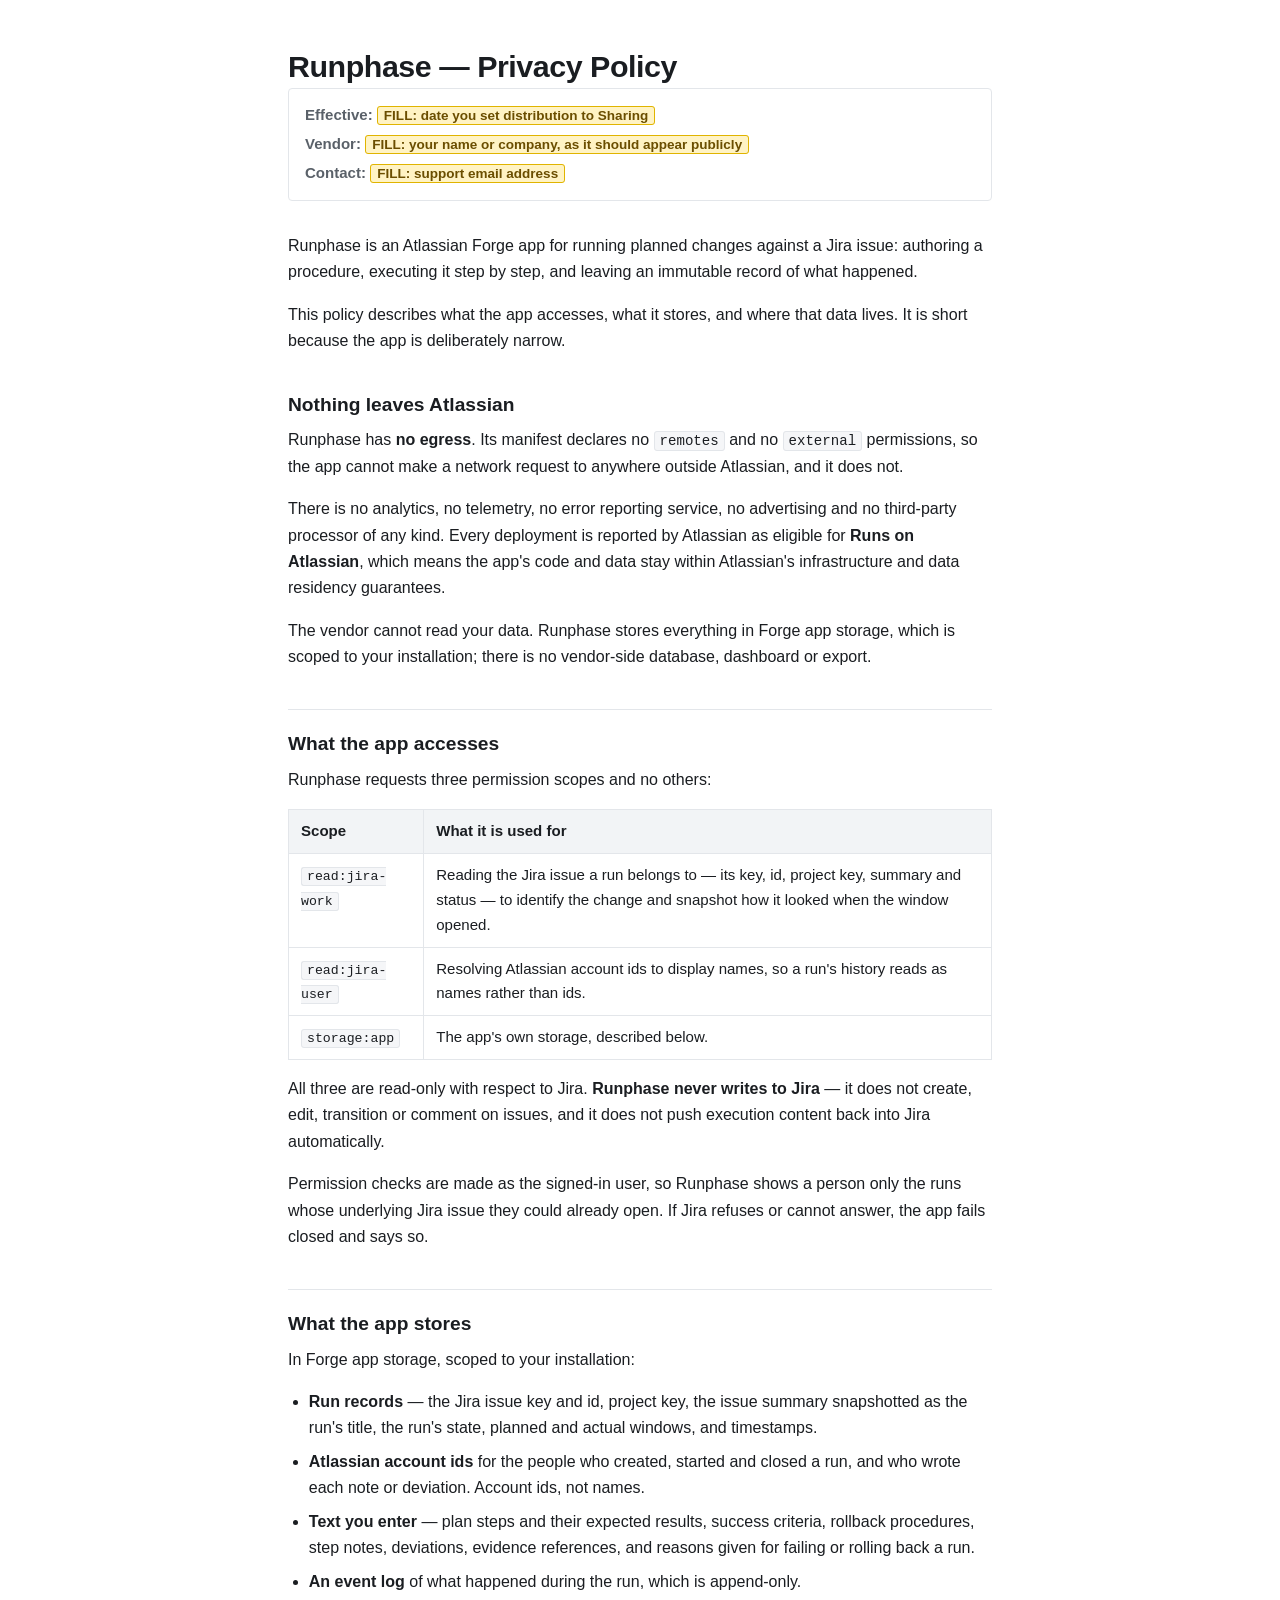
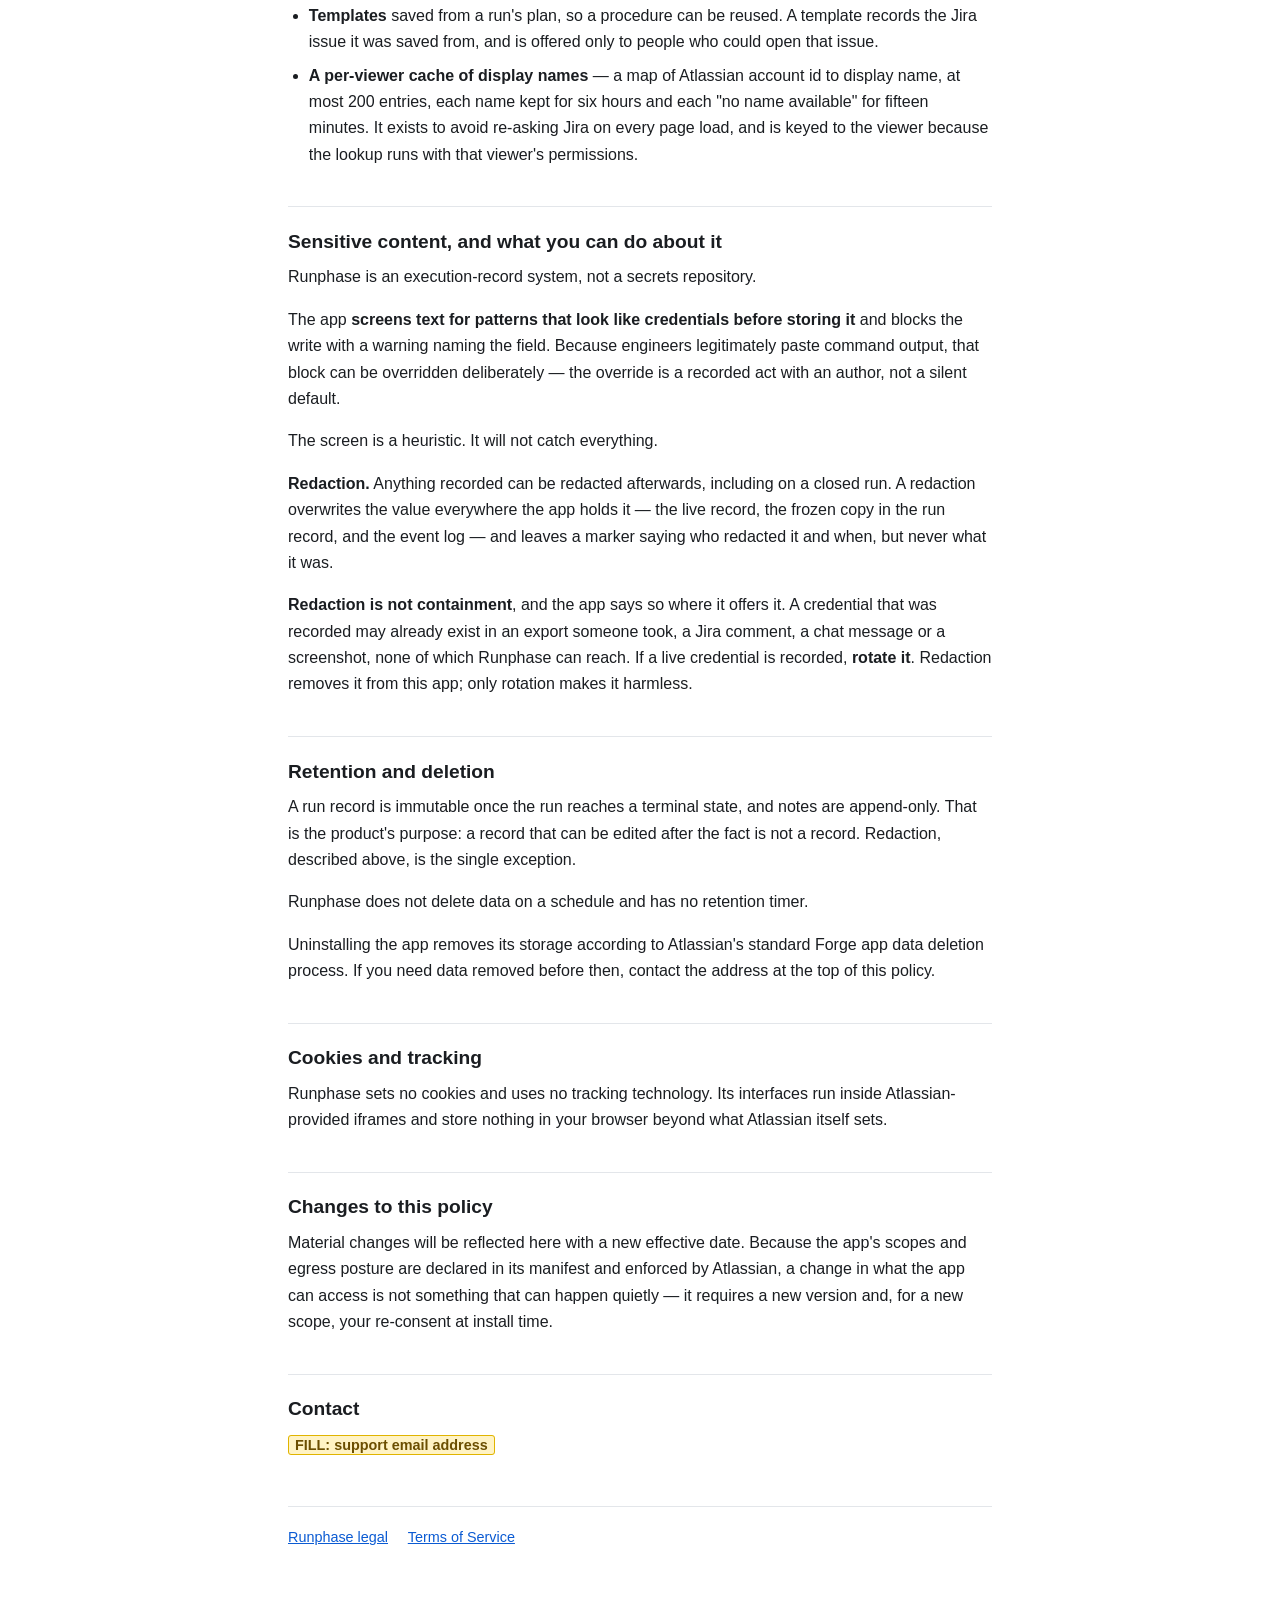
==== privacy-policy.html @ 610cbc5f "Policy pages for Runphase Privacy policy and terms of service as plain static HTML, for GitHub Pages" ====
<!doctype html>
<html lang="en">
<head>
<meta charset="utf-8">
<meta name="viewport" content="width=device-width, initial-scale=1">
<title>Runphase — Privacy Policy</title>
<link rel="stylesheet" href="style.css">
</head>
<body>
<main>

<h1>Runphase — Privacy Policy</h1>

<div class="meta">
  <div><strong>Effective:</strong> <span class="fill">FILL: date you set distribution to Sharing</span></div>
  <div><strong>Vendor:</strong> <span class="fill">FILL: your name or company, as it should appear publicly</span></div>
  <div><strong>Contact:</strong> <span class="fill">FILL: support email address</span></div>
</div>

<p>Runphase is an Atlassian Forge app for running planned changes against a Jira
issue: authoring a procedure, executing it step by step, and leaving an
immutable record of what happened.</p>

<p>This policy describes what the app accesses, what it stores, and where that
data lives. It is short because the app is deliberately narrow.</p>

<h2>Nothing leaves Atlassian</h2>

<p>Runphase has <strong>no egress</strong>. Its manifest declares no
<code>remotes</code> and no <code>external</code> permissions, so the app cannot
make a network request to anywhere outside Atlassian, and it does not.</p>

<p>There is no analytics, no telemetry, no error reporting service, no
advertising and no third-party processor of any kind. Every deployment is
reported by Atlassian as eligible for <strong>Runs on Atlassian</strong>, which
means the app's code and data stay within Atlassian's infrastructure and data
residency guarantees.</p>

<p>The vendor cannot read your data. Runphase stores everything in Forge app
storage, which is scoped to your installation; there is no vendor-side database,
dashboard or export.</p>

<h2>What the app accesses</h2>

<p>Runphase requests three permission scopes and no others:</p>

<table>
  <thead>
    <tr><th>Scope</th><th>What it is used for</th></tr>
  </thead>
  <tbody>
    <tr>
      <td><code>read:jira-work</code></td>
      <td>Reading the Jira issue a run belongs to — its key, id, project key,
      summary and status — to identify the change and snapshot how it looked
      when the window opened.</td>
    </tr>
    <tr>
      <td><code>read:jira-user</code></td>
      <td>Resolving Atlassian account ids to display names, so a run's history
      reads as names rather than ids.</td>
    </tr>
    <tr>
      <td><code>storage:app</code></td>
      <td>The app's own storage, described below.</td>
    </tr>
  </tbody>
</table>

<p>All three are read-only with respect to Jira. <strong>Runphase never writes
to Jira</strong> — it does not create, edit, transition or comment on issues,
and it does not push execution content back into Jira automatically.</p>

<p>Permission checks are made as the signed-in user, so Runphase shows a person
only the runs whose underlying Jira issue they could already open. If Jira
refuses or cannot answer, the app fails closed and says so.</p>

<h2>What the app stores</h2>

<p>In Forge app storage, scoped to your installation:</p>

<ul>
  <li><strong>Run records</strong> — the Jira issue key and id, project key, the
  issue summary snapshotted as the run's title, the run's state, planned and
  actual windows, and timestamps.</li>
  <li><strong>Atlassian account ids</strong> for the people who created, started
  and closed a run, and who wrote each note or deviation. Account ids, not
  names.</li>
  <li><strong>Text you enter</strong> — plan steps and their expected results,
  success criteria, rollback procedures, step notes, deviations, evidence
  references, and reasons given for failing or rolling back a run.</li>
  <li><strong>An event log</strong> of what happened during the run, which is
  append-only.</li>
  <li><strong>Templates</strong> saved from a run's plan, so a procedure can be
  reused. A template records the Jira issue it was saved from, and is offered
  only to people who could open that issue.</li>
  <li><strong>A per-viewer cache of display names</strong> — a map of Atlassian
  account id to display name, at most 200 entries, each name kept for six hours
  and each "no name available" for fifteen minutes. It exists to avoid
  re-asking Jira on every page load, and is keyed to the viewer because the
  lookup runs with that viewer's permissions.</li>
</ul>

<h2>Sensitive content, and what you can do about it</h2>

<p>Runphase is an execution-record system, not a secrets repository.</p>

<p>The app <strong>screens text for patterns that look like credentials before
storing it</strong> and blocks the write with a warning naming the field.
Because engineers legitimately paste command output, that block can be
overridden deliberately — the override is a recorded act with an author, not a
silent default.</p>

<p>The screen is a heuristic. It will not catch everything.</p>

<p><strong>Redaction.</strong> Anything recorded can be redacted afterwards,
including on a closed run. A redaction overwrites the value everywhere the app
holds it — the live record, the frozen copy in the run record, and the event log
— and leaves a marker saying who redacted it and when, but never what it
was.</p>

<p><strong>Redaction is not containment</strong>, and the app says so where it
offers it. A credential that was recorded may already exist in an export someone
took, a Jira comment, a chat message or a screenshot, none of which Runphase can
reach. If a live credential is recorded, <strong>rotate it</strong>. Redaction
removes it from this app; only rotation makes it harmless.</p>

<h2>Retention and deletion</h2>

<p>A run record is immutable once the run reaches a terminal state, and notes
are append-only. That is the product's purpose: a record that can be edited
after the fact is not a record. Redaction, described above, is the single
exception.</p>

<p>Runphase does not delete data on a schedule and has no retention timer.</p>

<p>Uninstalling the app removes its storage according to Atlassian's standard
Forge app data deletion process. If you need data removed before then, contact
the address at the top of this policy.</p>

<h2>Cookies and tracking</h2>

<p>Runphase sets no cookies and uses no tracking technology. Its interfaces run
inside Atlassian-provided iframes and store nothing in your browser beyond what
Atlassian itself sets.</p>

<h2>Changes to this policy</h2>

<p>Material changes will be reflected here with a new effective date. Because
the app's scopes and egress posture are declared in its manifest and enforced by
Atlassian, a change in what the app can access is not something that can happen
quietly — it requires a new version and, for a new scope, your re-consent at
install time.</p>

<h2>Contact</h2>

<p><span class="fill">FILL: support email address</span></p>

<footer>
  <a href="index.html">Runphase legal</a>
  <a href="terms-of-service.html">Terms of Service</a>
</footer>

</main>
</body>
</html>
---- style.css ----
:root {
  color-scheme: light dark;
  --bg: #ffffff;
  --text: #1a1d21;
  --text-sub: #5a6169;
  --rule: #e3e6ea;
  --rule-2: #c9ced4;
  --link: #0b5bd3;
  --fill-bg: #fff3c4;
  --fill-text: #6b4e00;
  --fill-rule: #e0b400;
}

@media (prefers-color-scheme: dark) {
  :root:not([data-theme='light']) {
    --bg: #15181c;
    --text: #e6e8eb;
    --text-sub: #9aa2ab;
    --rule: #2a2f36;
    --rule-2: #3c434c;
    --link: #79aaff;
    --fill-bg: #3d3005;
    --fill-text: #f0d37a;
    --fill-rule: #8a6d00;
  }
}

:root[data-theme='dark'] {
  --bg: #15181c;
  --text: #e6e8eb;
  --text-sub: #9aa2ab;
  --rule: #2a2f36;
  --rule-2: #3c434c;
  --link: #79aaff;
  --fill-bg: #3d3005;
  --fill-text: #f0d37a;
  --fill-rule: #8a6d00;
}

* {
  box-sizing: border-box;
}

body {
  margin: 0;
  padding: 48px 16px 96px;
  background: var(--bg);
  color: var(--text);
  font: 16px/1.65 -apple-system, BlinkMacSystemFont, 'Segoe UI', Roboto, Helvetica, Arial, sans-serif;
  -webkit-text-size-adjust: 100%;
}

main {
  max-width: 44rem;
  margin: 0 auto;
}

h1 {
  margin: 0 0 4px;
  font-size: 1.9rem;
  line-height: 1.2;
  letter-spacing: -0.015em;
}

h2 {
  margin: 2.4rem 0 0.6rem;
  padding-top: 1.4rem;
  border-top: 1px solid var(--rule);
  font-size: 1.2rem;
  line-height: 1.3;
}

h2:first-of-type {
  border-top: none;
  padding-top: 0;
}

p,
ul,
table {
  margin: 0 0 1rem;
}

ul {
  padding-left: 1.3rem;
}

li {
  margin-bottom: 0.45rem;
}

a {
  color: var(--link);
}

strong {
  font-weight: 600;
}

table {
  width: 100%;
  border-collapse: collapse;
  font-size: 0.94rem;
  display: block;
  overflow-x: auto;
}

th,
td {
  padding: 9px 12px;
  border: 1px solid var(--rule);
  text-align: left;
  vertical-align: top;
}

th {
  background: color-mix(in srgb, var(--rule) 45%, transparent);
  font-weight: 600;
}

code {
  padding: 1px 5px;
  border: 1px solid var(--rule);
  border-radius: 3px;
  background: color-mix(in srgb, var(--rule) 35%, transparent);
  font-family: ui-monospace, SFMono-Regular, Menlo, Consolas, monospace;
  font-size: 0.88em;
}

.meta {
  margin: 0 0 2rem;
  padding: 14px 16px;
  border: 1px solid var(--rule);
  border-radius: 4px;
  color: var(--text-sub);
  font-size: 0.94rem;
}

.meta div + div {
  margin-top: 4px;
}

/* Deliberately loud: an unfilled placeholder must be impossible to publish by
   accident. Delete the span and leave the value. */
.fill {
  padding: 1px 6px;
  border: 1px solid var(--fill-rule);
  border-radius: 3px;
  background: var(--fill-bg);
  color: var(--fill-text);
  font-weight: 600;
  font-size: 0.9em;
}

footer {
  margin-top: 3rem;
  padding-top: 1.2rem;
  border-top: 1px solid var(--rule);
  color: var(--text-sub);
  font-size: 0.9rem;
}

footer a {
  margin-right: 1rem;
}

.index-list {
  list-style: none;
  padding: 0;
}

.index-list li {
  margin-bottom: 1.1rem;
}

.index-list a {
  font-size: 1.05rem;
  font-weight: 600;
}

.index-list span {
  display: block;
  color: var(--text-sub);
  font-size: 0.94rem;
}
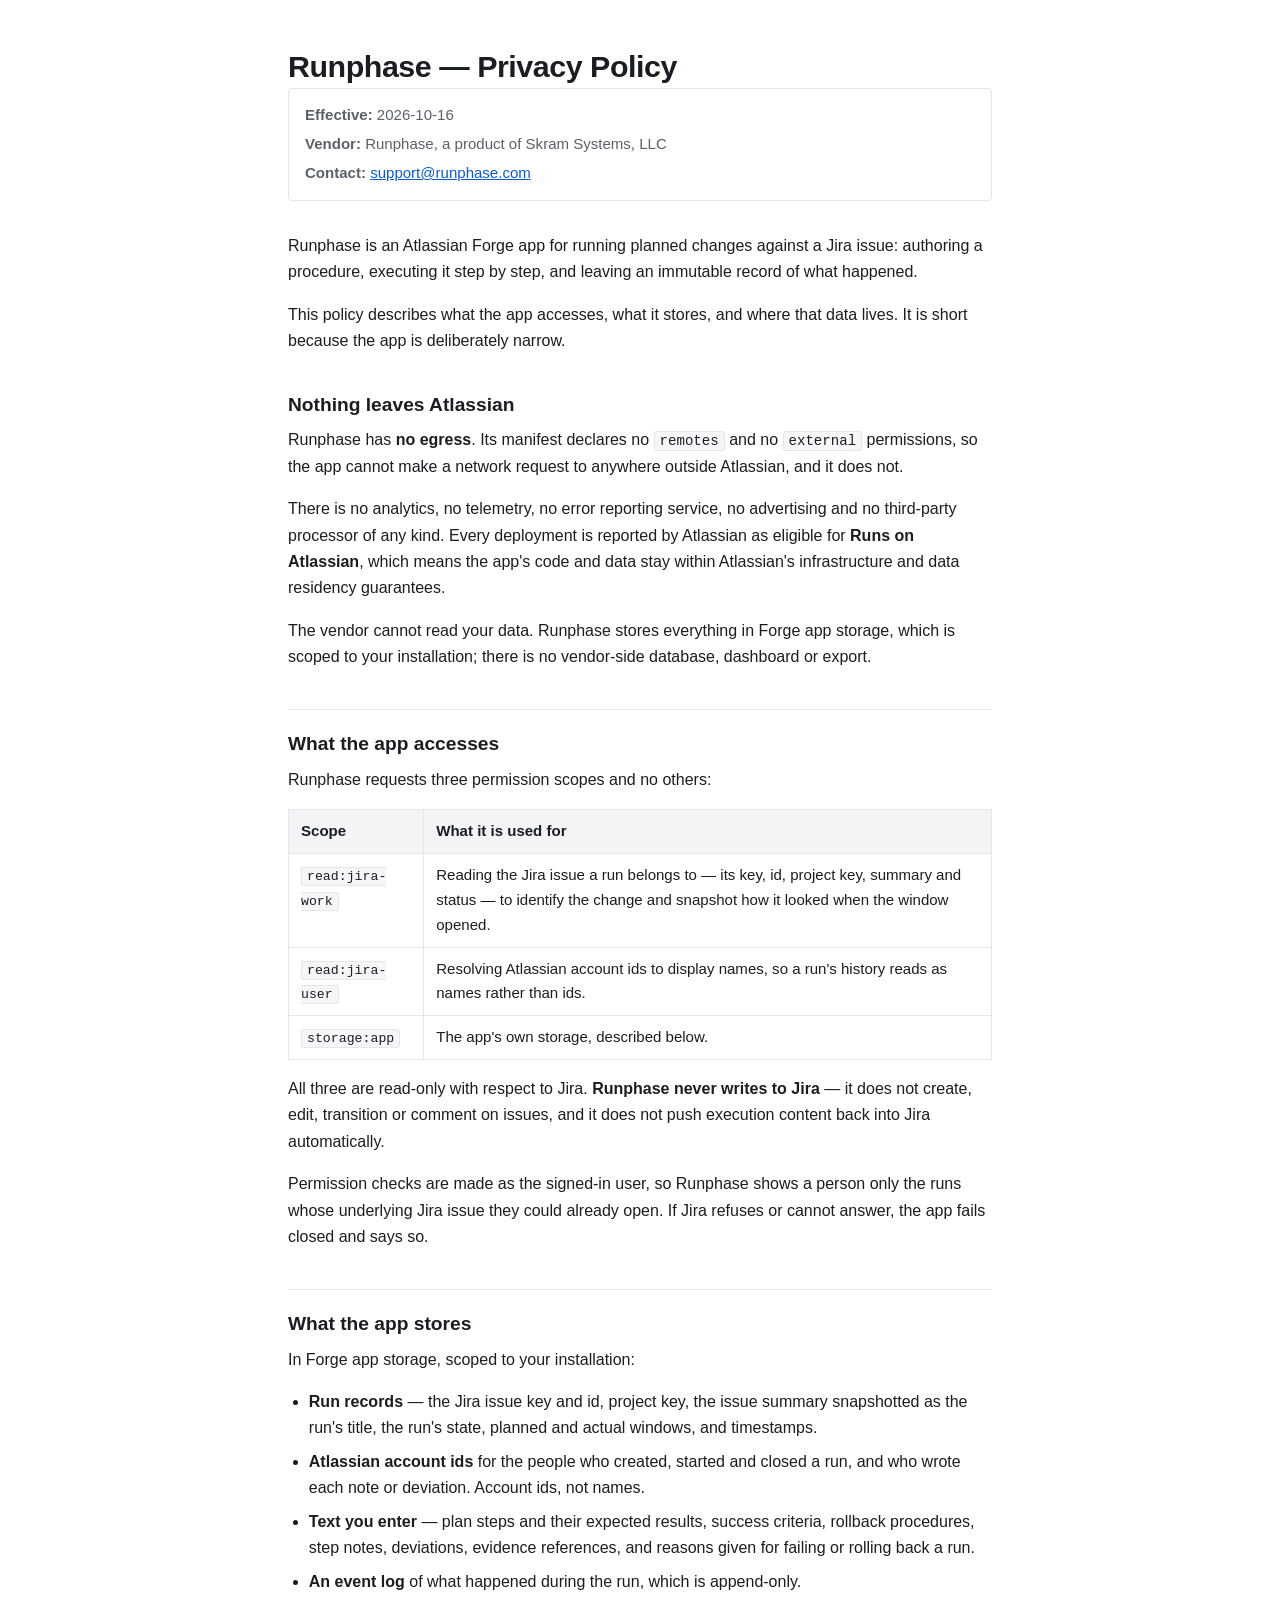
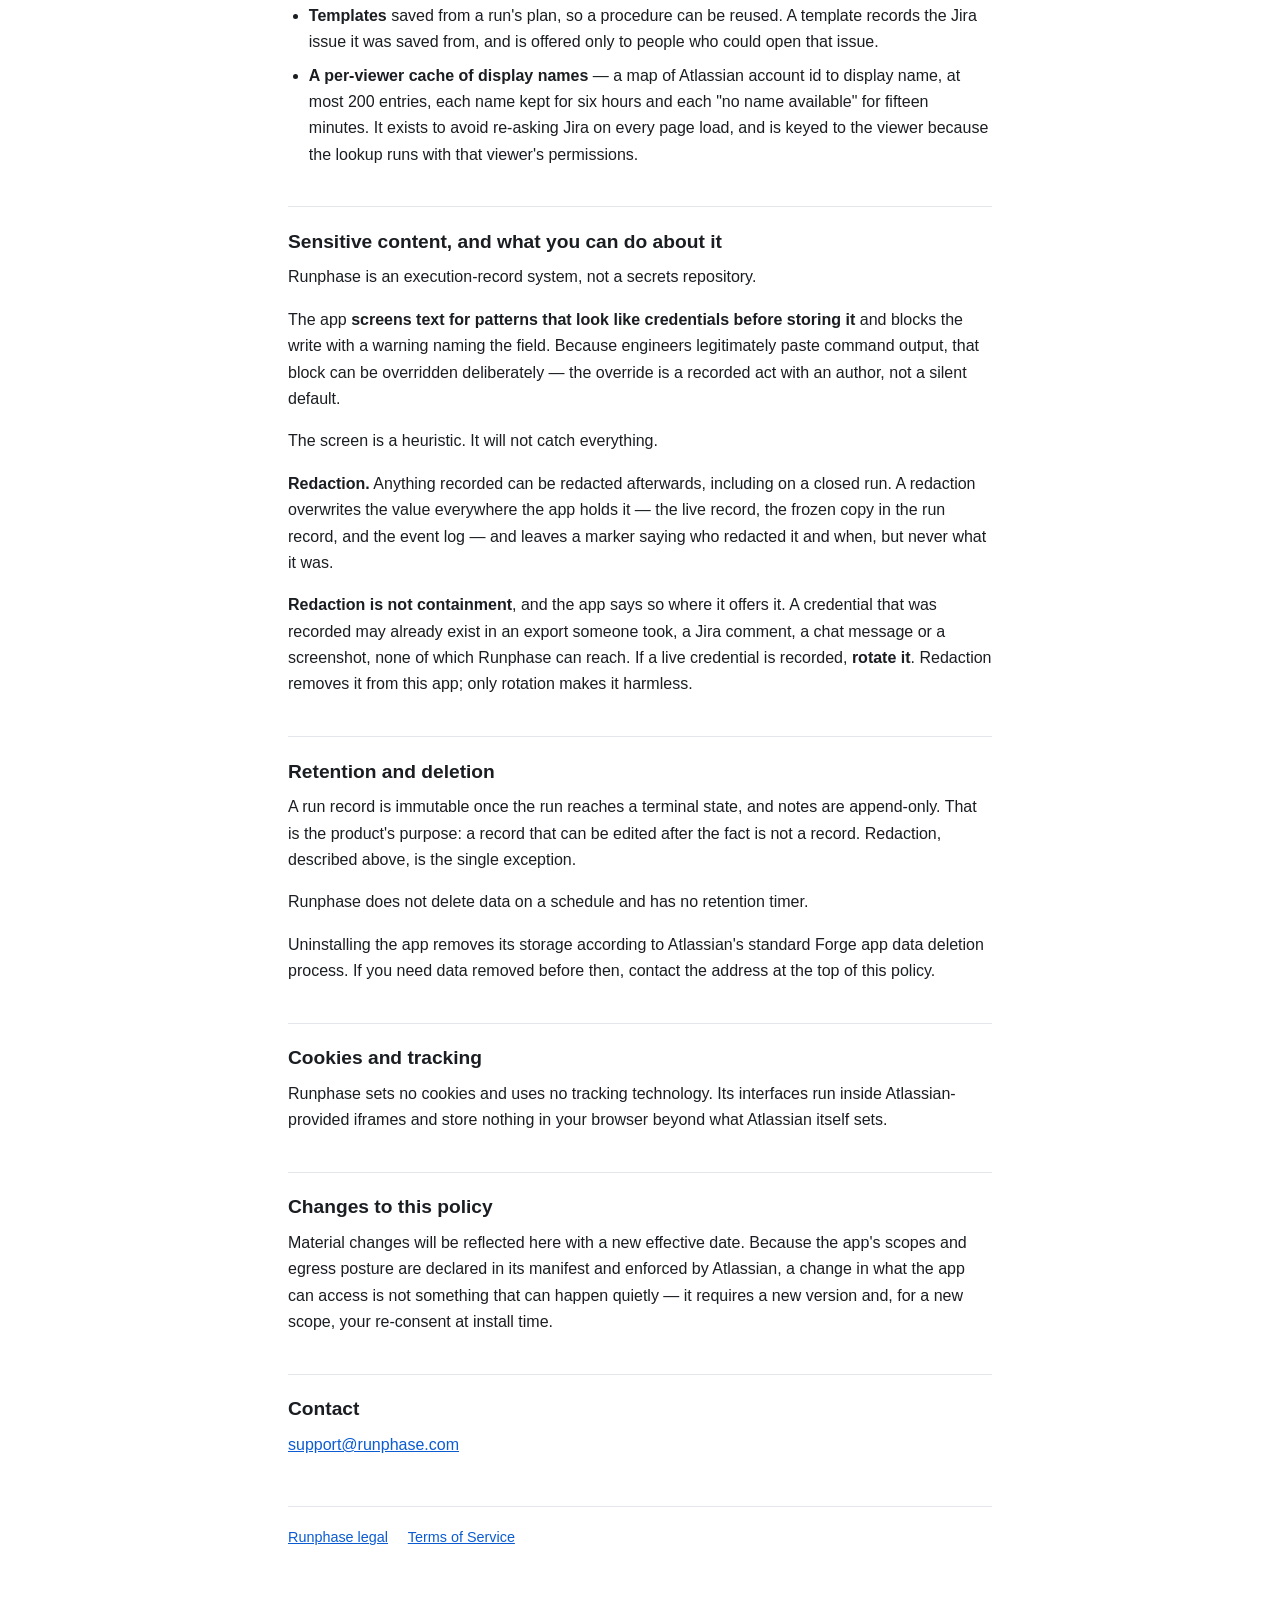
==== commit ab11a12d: "Fill the policy pages: vendor, contact, date, governing law All eleven placeholders are gone; `grep " ====
--- a/privacy-policy.html
+++ b/privacy-policy.html
@@ -12,9 +12,9 @@
 <h1>Runphase — Privacy Policy</h1>
 
 <div class="meta">
-  <div><strong>Effective:</strong> <span class="fill">FILL: date you set distribution to Sharing</span></div>
-  <div><strong>Vendor:</strong> <span class="fill">FILL: your name or company, as it should appear publicly</span></div>
-  <div><strong>Contact:</strong> <span class="fill">FILL: support email address</span></div>
+  <div><strong>Effective:</strong> 2026-10-16</div>
+  <div><strong>Vendor:</strong> Runphase, a product of Skram Systems, LLC</div>
+  <div><strong>Contact:</strong> <a href="mailto:support@runphase.com">support@runphase.com</a></div>
 </div>
 
 <p>Runphase is an Atlassian Forge app for running planned changes against a Jira
@@ -154,7 +154,7 @@
 
 <h2>Contact</h2>
 
-<p><span class="fill">FILL: support email address</span></p>
+<p><a href="mailto:support@runphase.com">support@runphase.com</a></p>
 
 <footer>
   <a href="index.html">Runphase legal</a>
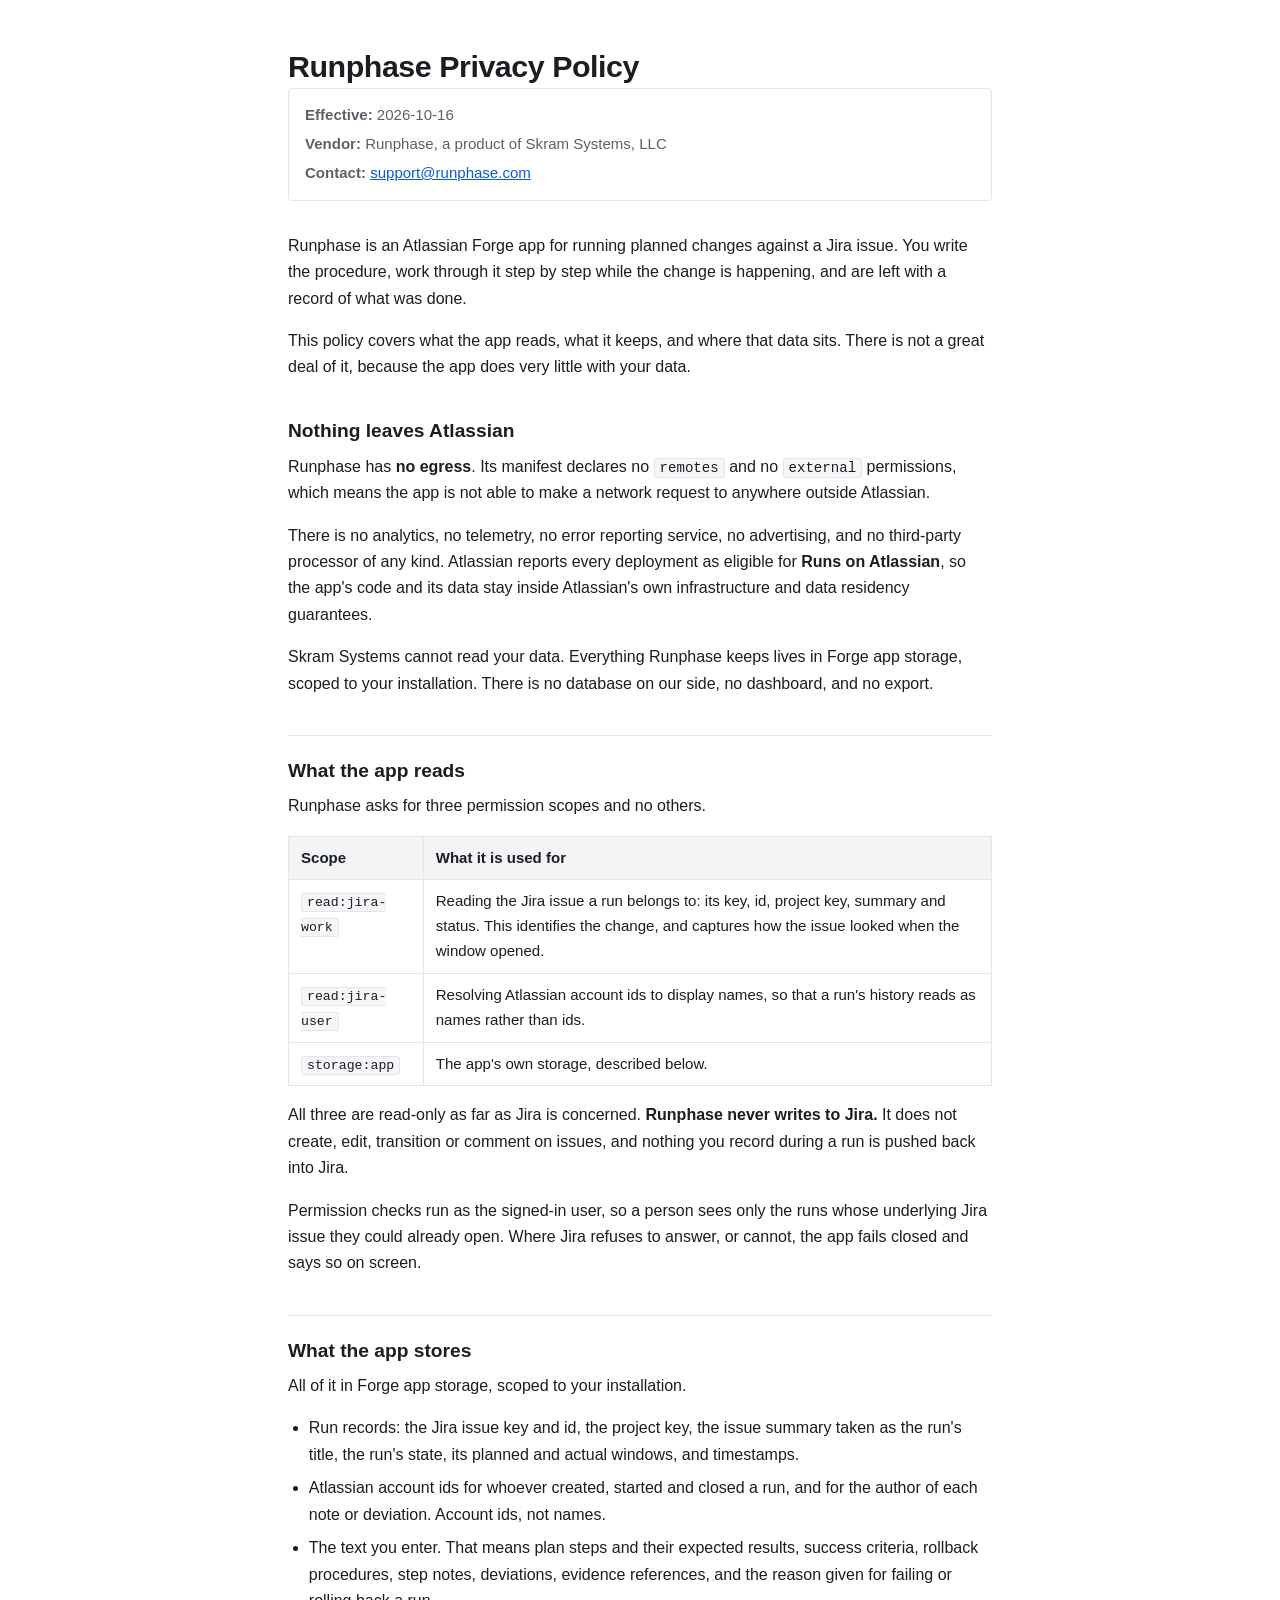
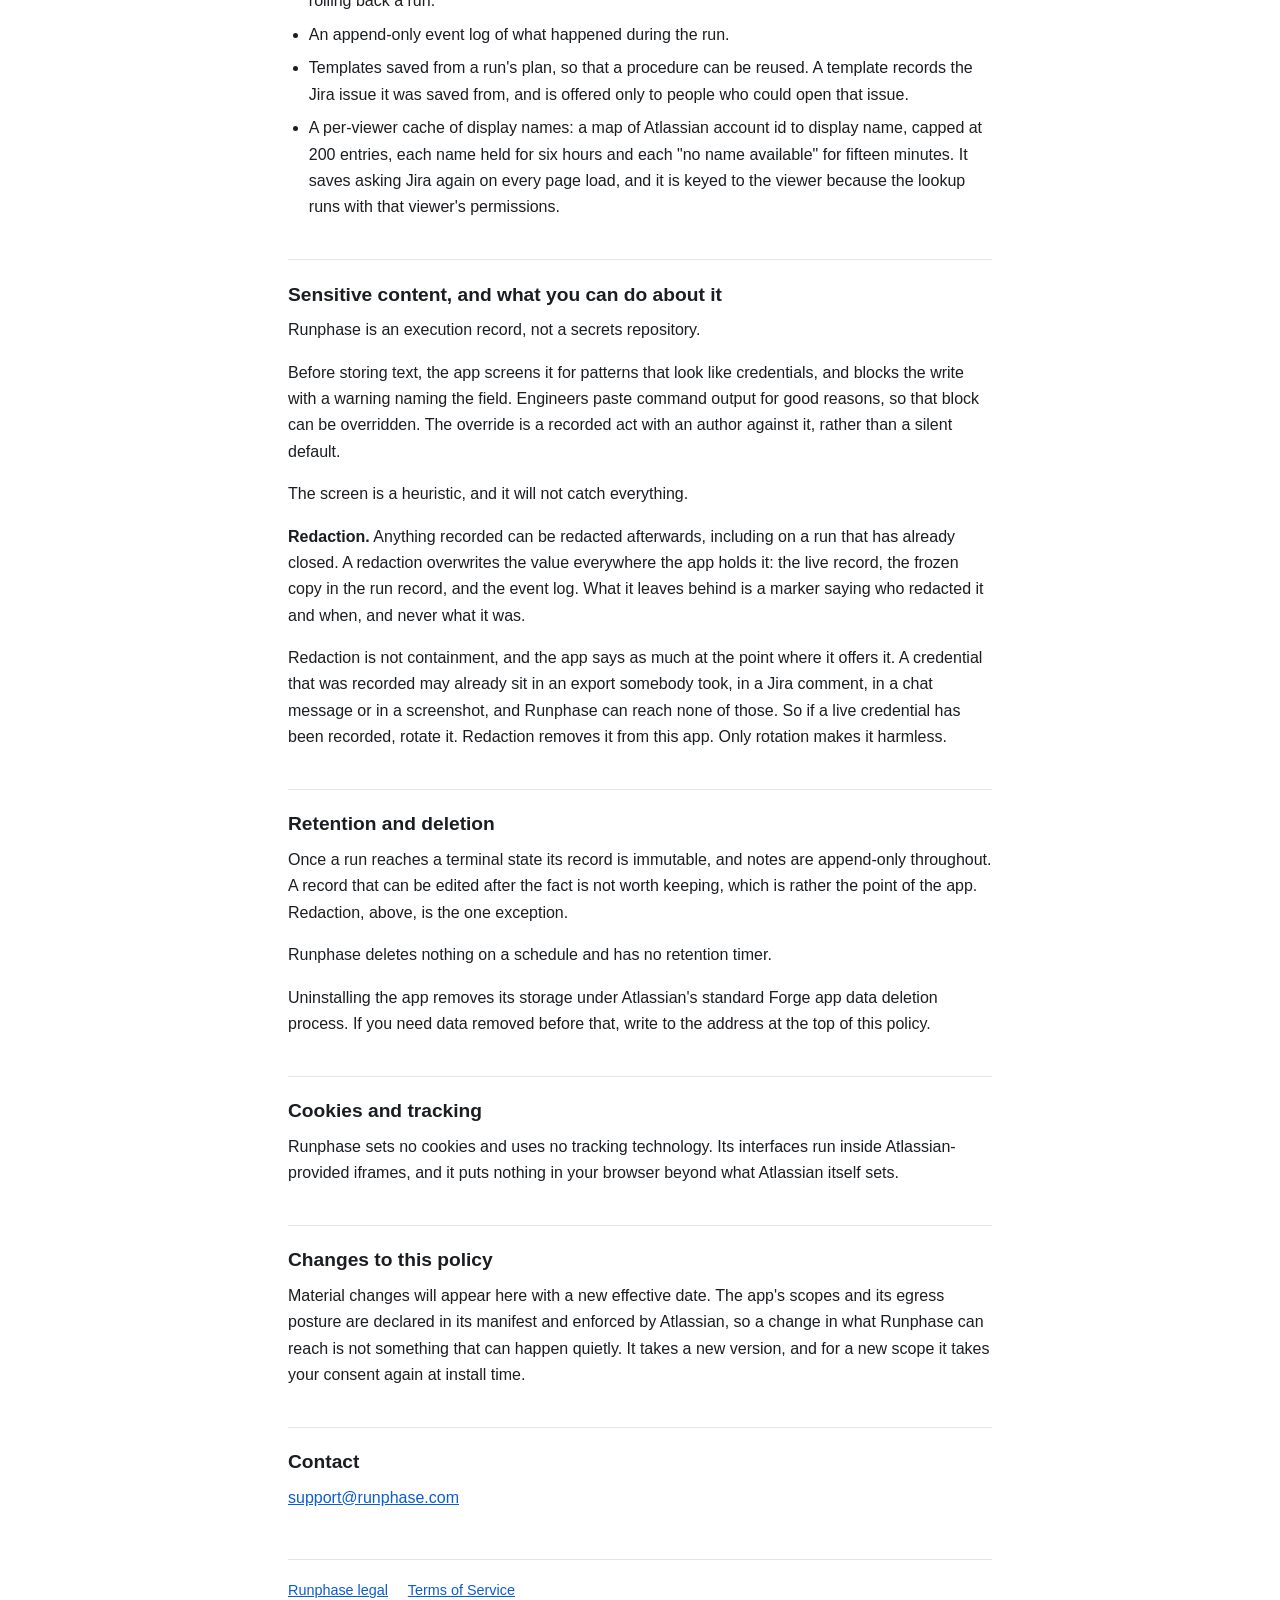
==== commit e932636b: "Rewrite the policy prose so it reads like a person wrote it Eighteen spaced em dashes across the thr" ====
--- a/privacy-policy.html
+++ b/privacy-policy.html
@@ -3,13 +3,13 @@
 <head>
 <meta charset="utf-8">
 <meta name="viewport" content="width=device-width, initial-scale=1">
-<title>Runphase — Privacy Policy</title>
+<title>Runphase Privacy Policy</title>
 <link rel="stylesheet" href="style.css">
 </head>
 <body>
 <main>
 
-<h1>Runphase — Privacy Policy</h1>
+<h1>Runphase Privacy Policy</h1>
 
 <div class="meta">
   <div><strong>Effective:</strong> 2026-10-16</div>
@@ -18,31 +18,32 @@
 </div>
 
 <p>Runphase is an Atlassian Forge app for running planned changes against a Jira
-issue: authoring a procedure, executing it step by step, and leaving an
-immutable record of what happened.</p>
+issue. You write the procedure, work through it step by step while the change is
+happening, and are left with a record of what was done.</p>
 
-<p>This policy describes what the app accesses, what it stores, and where that
-data lives. It is short because the app is deliberately narrow.</p>
+<p>This policy covers what the app reads, what it keeps, and where that data
+sits. There is not a great deal of it, because the app does very little with
+your data.</p>
 
 <h2>Nothing leaves Atlassian</h2>
 
 <p>Runphase has <strong>no egress</strong>. Its manifest declares no
-<code>remotes</code> and no <code>external</code> permissions, so the app cannot
-make a network request to anywhere outside Atlassian, and it does not.</p>
+<code>remotes</code> and no <code>external</code> permissions, which means the
+app is not able to make a network request to anywhere outside Atlassian.</p>
 
 <p>There is no analytics, no telemetry, no error reporting service, no
-advertising and no third-party processor of any kind. Every deployment is
-reported by Atlassian as eligible for <strong>Runs on Atlassian</strong>, which
-means the app's code and data stay within Atlassian's infrastructure and data
-residency guarantees.</p>
+advertising, and no third-party processor of any kind. Atlassian reports every
+deployment as eligible for <strong>Runs on Atlassian</strong>, so the app's code
+and its data stay inside Atlassian's own infrastructure and data residency
+guarantees.</p>
 
-<p>The vendor cannot read your data. Runphase stores everything in Forge app
-storage, which is scoped to your installation; there is no vendor-side database,
-dashboard or export.</p>
+<p>Skram Systems cannot read your data. Everything Runphase keeps lives in Forge
+app storage, scoped to your installation. There is no database on our side, no
+dashboard, and no export.</p>
 
-<h2>What the app accesses</h2>
+<h2>What the app reads</h2>
 
-<p>Runphase requests three permission scopes and no others:</p>
+<p>Runphase asks for three permission scopes and no others.</p>
 
 <table>
   <thead>
@@ -51,14 +52,14 @@
   <tbody>
     <tr>
       <td><code>read:jira-work</code></td>
-      <td>Reading the Jira issue a run belongs to — its key, id, project key,
-      summary and status — to identify the change and snapshot how it looked
-      when the window opened.</td>
+      <td>Reading the Jira issue a run belongs to: its key, id, project key,
+      summary and status. This identifies the change, and captures how the
+      issue looked when the window opened.</td>
     </tr>
     <tr>
       <td><code>read:jira-user</code></td>
-      <td>Resolving Atlassian account ids to display names, so a run's history
-      reads as names rather than ids.</td>
+      <td>Resolving Atlassian account ids to display names, so that a run's
+      history reads as names rather than ids.</td>
     </tr>
     <tr>
       <td><code>storage:app</code></td>
@@ -67,89 +68,87 @@
   </tbody>
 </table>
 
-<p>All three are read-only with respect to Jira. <strong>Runphase never writes
-to Jira</strong> — it does not create, edit, transition or comment on issues,
-and it does not push execution content back into Jira automatically.</p>
+<p>All three are read-only as far as Jira is concerned. <strong>Runphase never
+writes to Jira.</strong> It does not create, edit, transition or comment on
+issues, and nothing you record during a run is pushed back into Jira.</p>
 
-<p>Permission checks are made as the signed-in user, so Runphase shows a person
-only the runs whose underlying Jira issue they could already open. If Jira
-refuses or cannot answer, the app fails closed and says so.</p>
+<p>Permission checks run as the signed-in user, so a person sees only the runs
+whose underlying Jira issue they could already open. Where Jira refuses to
+answer, or cannot, the app fails closed and says so on screen.</p>
 
 <h2>What the app stores</h2>
 
-<p>In Forge app storage, scoped to your installation:</p>
+<p>All of it in Forge app storage, scoped to your installation.</p>
 
 <ul>
-  <li><strong>Run records</strong> — the Jira issue key and id, project key, the
-  issue summary snapshotted as the run's title, the run's state, planned and
-  actual windows, and timestamps.</li>
-  <li><strong>Atlassian account ids</strong> for the people who created, started
-  and closed a run, and who wrote each note or deviation. Account ids, not
-  names.</li>
-  <li><strong>Text you enter</strong> — plan steps and their expected results,
+  <li>Run records: the Jira issue key and id, the project key, the issue summary
+  taken as the run's title, the run's state, its planned and actual windows, and
+  timestamps.</li>
+  <li>Atlassian account ids for whoever created, started and closed a run, and
+  for the author of each note or deviation. Account ids, not names.</li>
+  <li>The text you enter. That means plan steps and their expected results,
   success criteria, rollback procedures, step notes, deviations, evidence
-  references, and reasons given for failing or rolling back a run.</li>
-  <li><strong>An event log</strong> of what happened during the run, which is
-  append-only.</li>
-  <li><strong>Templates</strong> saved from a run's plan, so a procedure can be
-  reused. A template records the Jira issue it was saved from, and is offered
-  only to people who could open that issue.</li>
-  <li><strong>A per-viewer cache of display names</strong> — a map of Atlassian
-  account id to display name, at most 200 entries, each name kept for six hours
-  and each "no name available" for fifteen minutes. It exists to avoid
-  re-asking Jira on every page load, and is keyed to the viewer because the
-  lookup runs with that viewer's permissions.</li>
+  references, and the reason given for failing or rolling back a run.</li>
+  <li>An append-only event log of what happened during the run.</li>
+  <li>Templates saved from a run's plan, so that a procedure can be reused. A
+  template records the Jira issue it was saved from, and is offered only to
+  people who could open that issue.</li>
+  <li>A per-viewer cache of display names: a map of Atlassian account id to
+  display name, capped at 200 entries, each name held for six hours and each
+  "no name available" for fifteen minutes. It saves asking Jira again on every
+  page load, and it is keyed to the viewer because the lookup runs with that
+  viewer's permissions.</li>
 </ul>
 
 <h2>Sensitive content, and what you can do about it</h2>
 
-<p>Runphase is an execution-record system, not a secrets repository.</p>
+<p>Runphase is an execution record, not a secrets repository.</p>
 
-<p>The app <strong>screens text for patterns that look like credentials before
-storing it</strong> and blocks the write with a warning naming the field.
-Because engineers legitimately paste command output, that block can be
-overridden deliberately — the override is a recorded act with an author, not a
-silent default.</p>
+<p>Before storing text, the app screens it for patterns that look like
+credentials, and blocks the write with a warning naming the field. Engineers
+paste command output for good reasons, so that block can be overridden. The
+override is a recorded act with an author against it, rather than a silent
+default.</p>
 
-<p>The screen is a heuristic. It will not catch everything.</p>
+<p>The screen is a heuristic, and it will not catch everything.</p>
 
 <p><strong>Redaction.</strong> Anything recorded can be redacted afterwards,
-including on a closed run. A redaction overwrites the value everywhere the app
-holds it — the live record, the frozen copy in the run record, and the event log
-— and leaves a marker saying who redacted it and when, but never what it
-was.</p>
+including on a run that has already closed. A redaction overwrites the value
+everywhere the app holds it: the live record, the frozen copy in the run record,
+and the event log. What it leaves behind is a marker saying who redacted it and
+when, and never what it was.</p>
 
-<p><strong>Redaction is not containment</strong>, and the app says so where it
-offers it. A credential that was recorded may already exist in an export someone
-took, a Jira comment, a chat message or a screenshot, none of which Runphase can
-reach. If a live credential is recorded, <strong>rotate it</strong>. Redaction
-removes it from this app; only rotation makes it harmless.</p>
+<p>Redaction is not containment, and the app says as much at the point where it
+offers it. A credential that was recorded may already sit in an export somebody
+took, in a Jira comment, in a chat message or in a screenshot, and Runphase can
+reach none of those. So if a live credential has been recorded, rotate it.
+Redaction removes it from this app. Only rotation makes it harmless.</p>
 
 <h2>Retention and deletion</h2>
 
-<p>A run record is immutable once the run reaches a terminal state, and notes
-are append-only. That is the product's purpose: a record that can be edited
-after the fact is not a record. Redaction, described above, is the single
+<p>Once a run reaches a terminal state its record is immutable, and notes are
+append-only throughout. A record that can be edited after the fact is not worth
+keeping, which is rather the point of the app. Redaction, above, is the one
 exception.</p>
 
-<p>Runphase does not delete data on a schedule and has no retention timer.</p>
+<p>Runphase deletes nothing on a schedule and has no retention timer.</p>
 
-<p>Uninstalling the app removes its storage according to Atlassian's standard
-Forge app data deletion process. If you need data removed before then, contact
-the address at the top of this policy.</p>
+<p>Uninstalling the app removes its storage under Atlassian's standard Forge app
+data deletion process. If you need data removed before that, write to the
+address at the top of this policy.</p>
 
 <h2>Cookies and tracking</h2>
 
 <p>Runphase sets no cookies and uses no tracking technology. Its interfaces run
-inside Atlassian-provided iframes and store nothing in your browser beyond what
-Atlassian itself sets.</p>
+inside Atlassian-provided iframes, and it puts nothing in your browser beyond
+what Atlassian itself sets.</p>
 
 <h2>Changes to this policy</h2>
 
-<p>Material changes will be reflected here with a new effective date. Because
-the app's scopes and egress posture are declared in its manifest and enforced by
-Atlassian, a change in what the app can access is not something that can happen
-quietly — it requires a new version and, for a new scope, your re-consent at
+<p>Material changes will appear here with a new effective date. The app's scopes
+and its egress posture are declared in its manifest and enforced by Atlassian,
+so a change in what Runphase can reach is not something that can happen quietly.
+It takes a new version, and for a new scope it takes your consent again at
 install time.</p>
 
 <h2>Contact</h2>
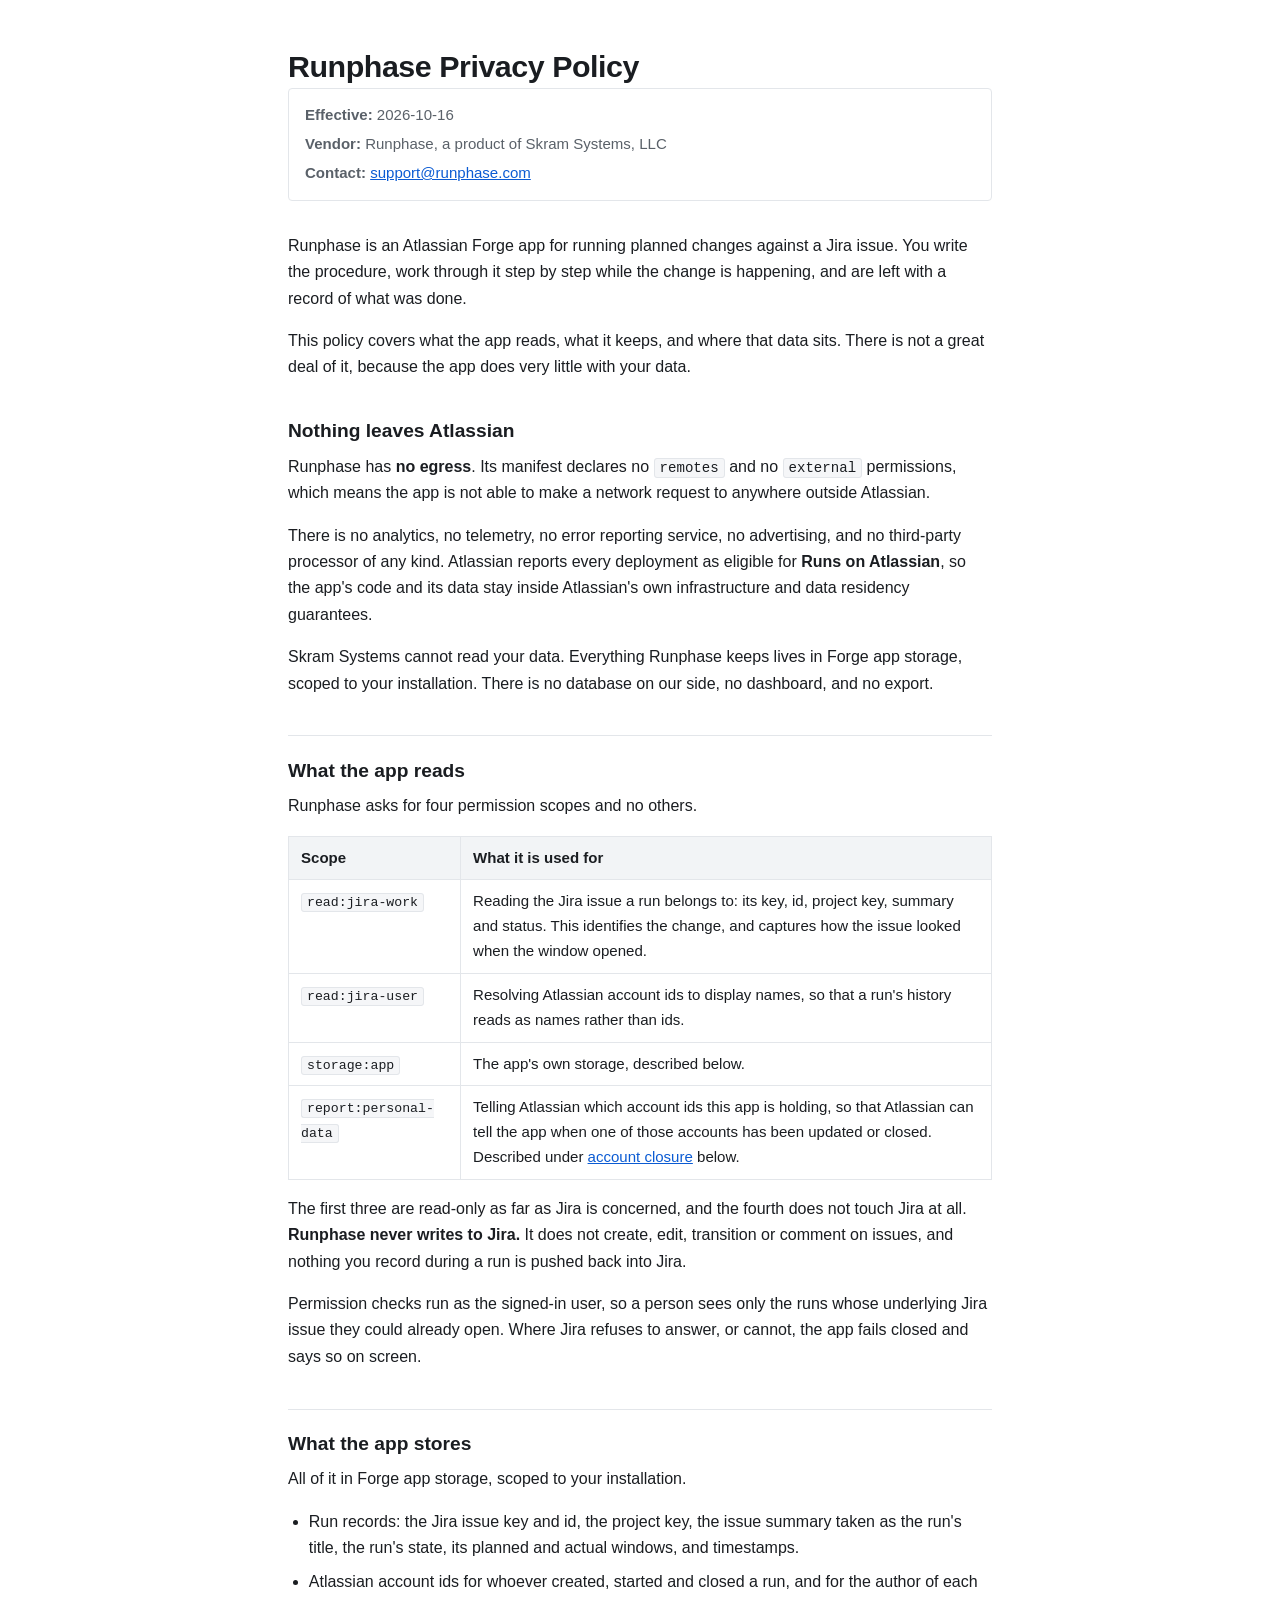
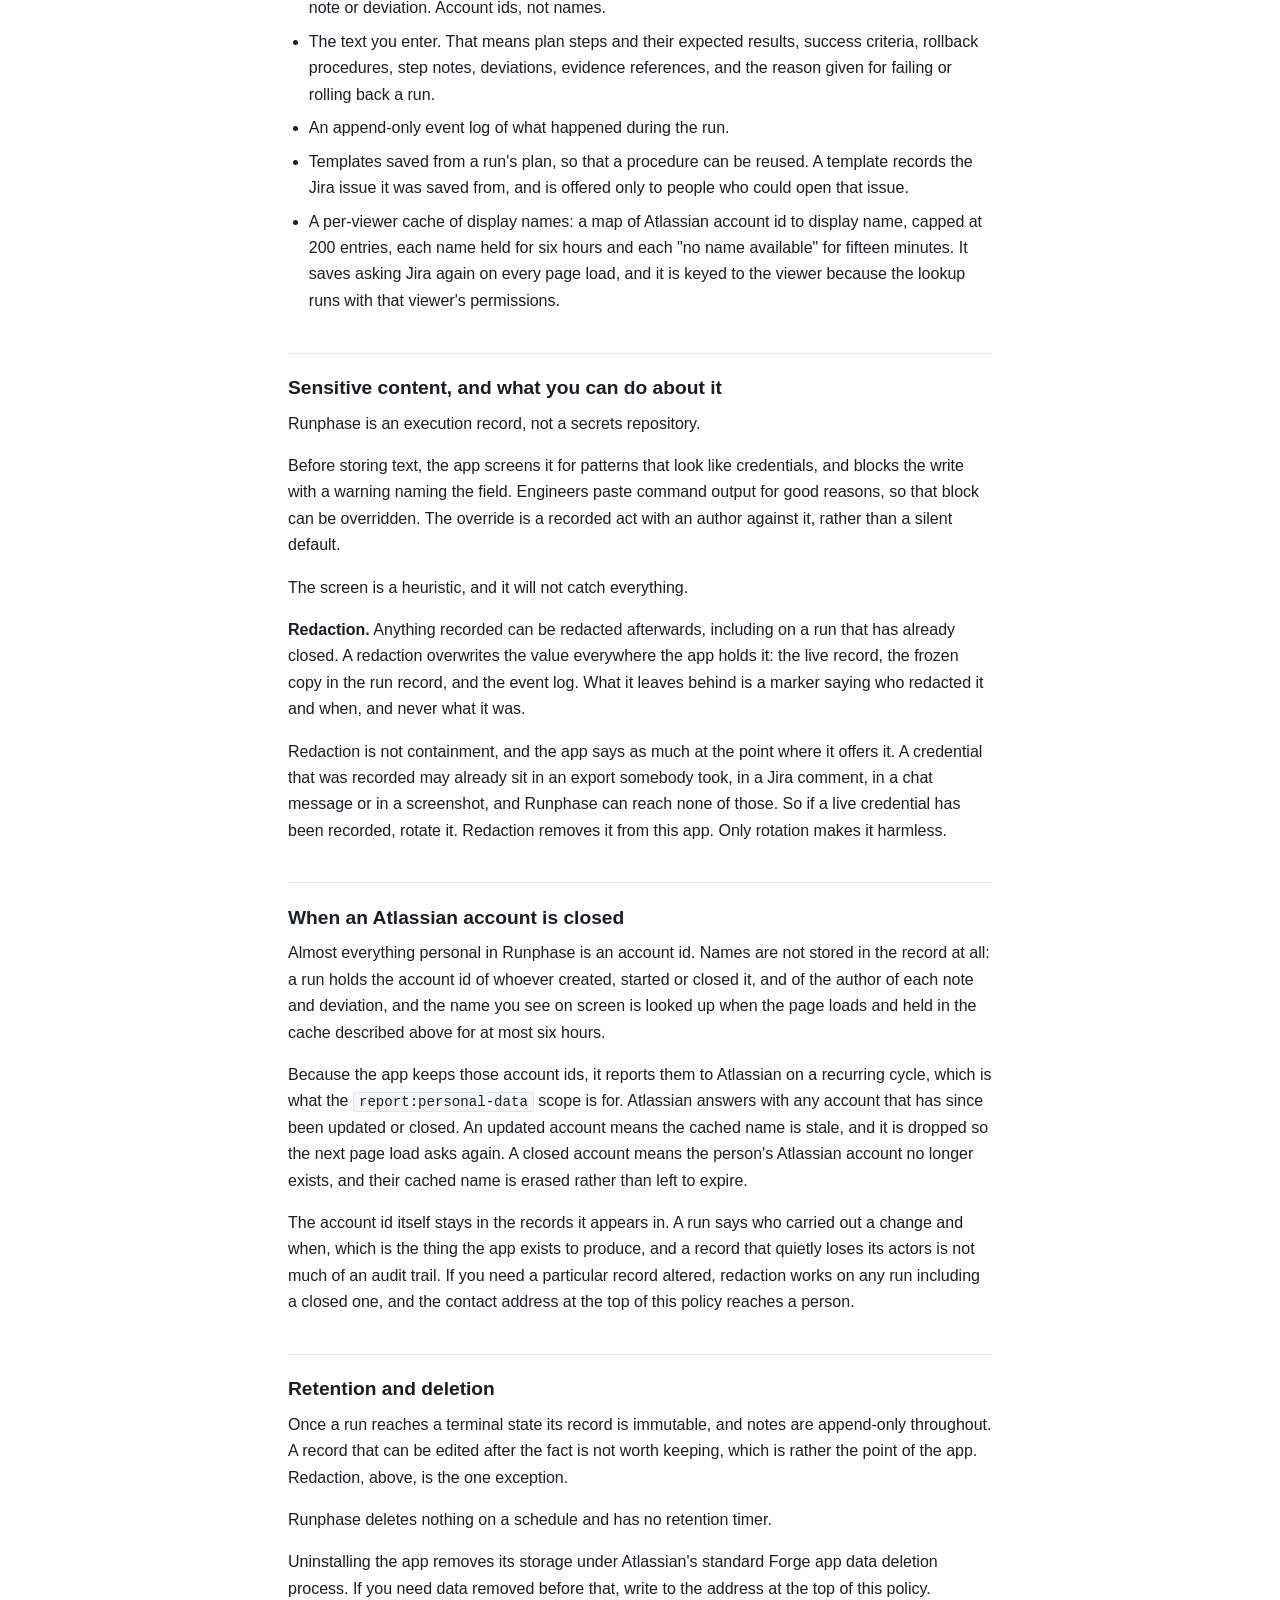
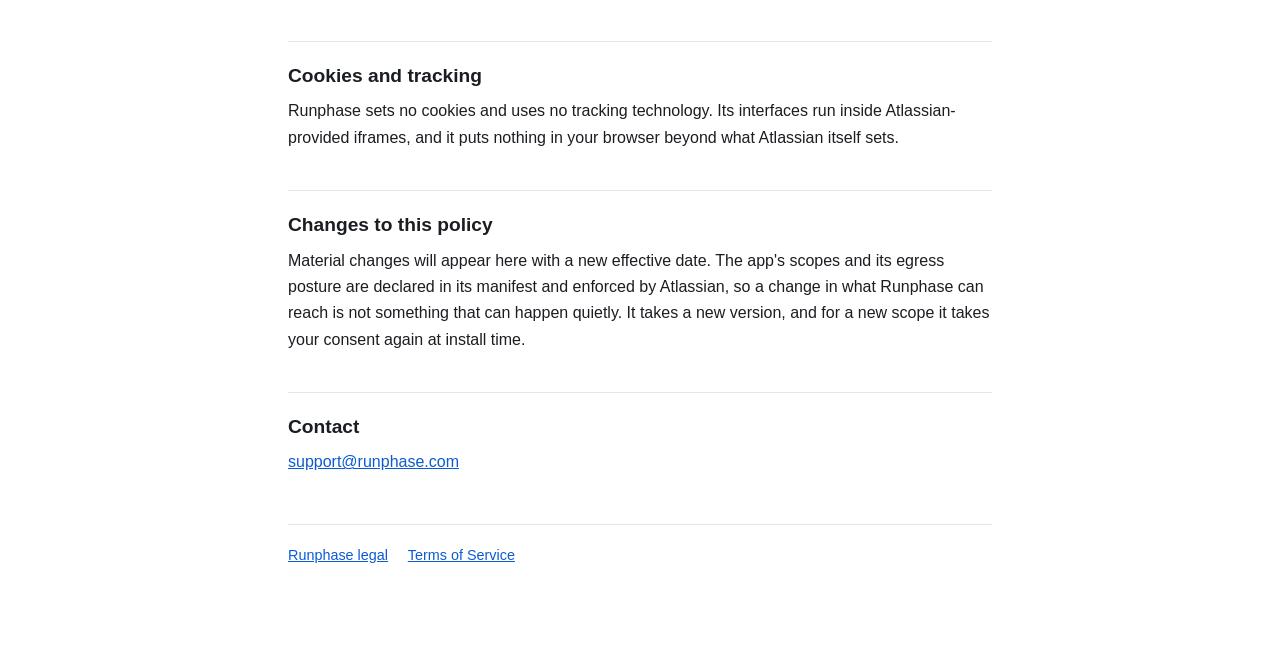
==== commit b8e4fe44: "A fourth scope, and the policy that has to say so `report:personal-data`. Atlassian's Personal Data " ====
--- a/privacy-policy.html
+++ b/privacy-policy.html
@@ -43,7 +43,7 @@
 
 <h2>What the app reads</h2>
 
-<p>Runphase asks for three permission scopes and no others.</p>
+<p>Runphase asks for four permission scopes and no others.</p>
 
 <table>
   <thead>
@@ -65,12 +65,20 @@
       <td><code>storage:app</code></td>
       <td>The app's own storage, described below.</td>
     </tr>
+    <tr>
+      <td><code>report:personal-data</code></td>
+      <td>Telling Atlassian which account ids this app is holding, so that
+      Atlassian can tell the app when one of those accounts has been updated
+      or closed. Described under <a href="#closure">account closure</a>
+      below.</td>
+    </tr>
   </tbody>
 </table>
 
-<p>All three are read-only as far as Jira is concerned. <strong>Runphase never
-writes to Jira.</strong> It does not create, edit, transition or comment on
-issues, and nothing you record during a run is pushed back into Jira.</p>
+<p>The first three are read-only as far as Jira is concerned, and the fourth
+does not touch Jira at all. <strong>Runphase never writes to Jira.</strong> It
+does not create, edit, transition or comment on issues, and nothing you record
+during a run is pushed back into Jira.</p>
 
 <p>Permission checks run as the signed-in user, so a person sees only the runs
 whose underlying Jira issue they could already open. Where Jira refuses to
@@ -124,6 +132,29 @@
 reach none of those. So if a live credential has been recorded, rotate it.
 Redaction removes it from this app. Only rotation makes it harmless.</p>
 
+<h2 id="closure">When an Atlassian account is closed</h2>
+
+<p>Almost everything personal in Runphase is an account id. Names are not
+stored in the record at all: a run holds the account id of whoever created,
+started or closed it, and of the author of each note and deviation, and the
+name you see on screen is looked up when the page loads and held in the cache
+described above for at most six hours.</p>
+
+<p>Because the app keeps those account ids, it reports them to Atlassian on a
+recurring cycle, which is what the <code>report:personal-data</code> scope is
+for. Atlassian answers with any account that has since been updated or closed.
+An updated account means the cached name is stale, and it is dropped so the
+next page load asks again. A closed account means the person's Atlassian
+account no longer exists, and their cached name is erased rather than left to
+expire.</p>
+
+<p>The account id itself stays in the records it appears in. A run says who
+carried out a change and when, which is the thing the app exists to produce,
+and a record that quietly loses its actors is not much of an audit trail. If
+you need a particular record altered, redaction works on any run including a
+closed one, and the contact address at the top of this policy reaches a
+person.</p>
+
 <h2>Retention and deletion</h2>
 
 <p>Once a run reaches a terminal state its record is immutable, and notes are
